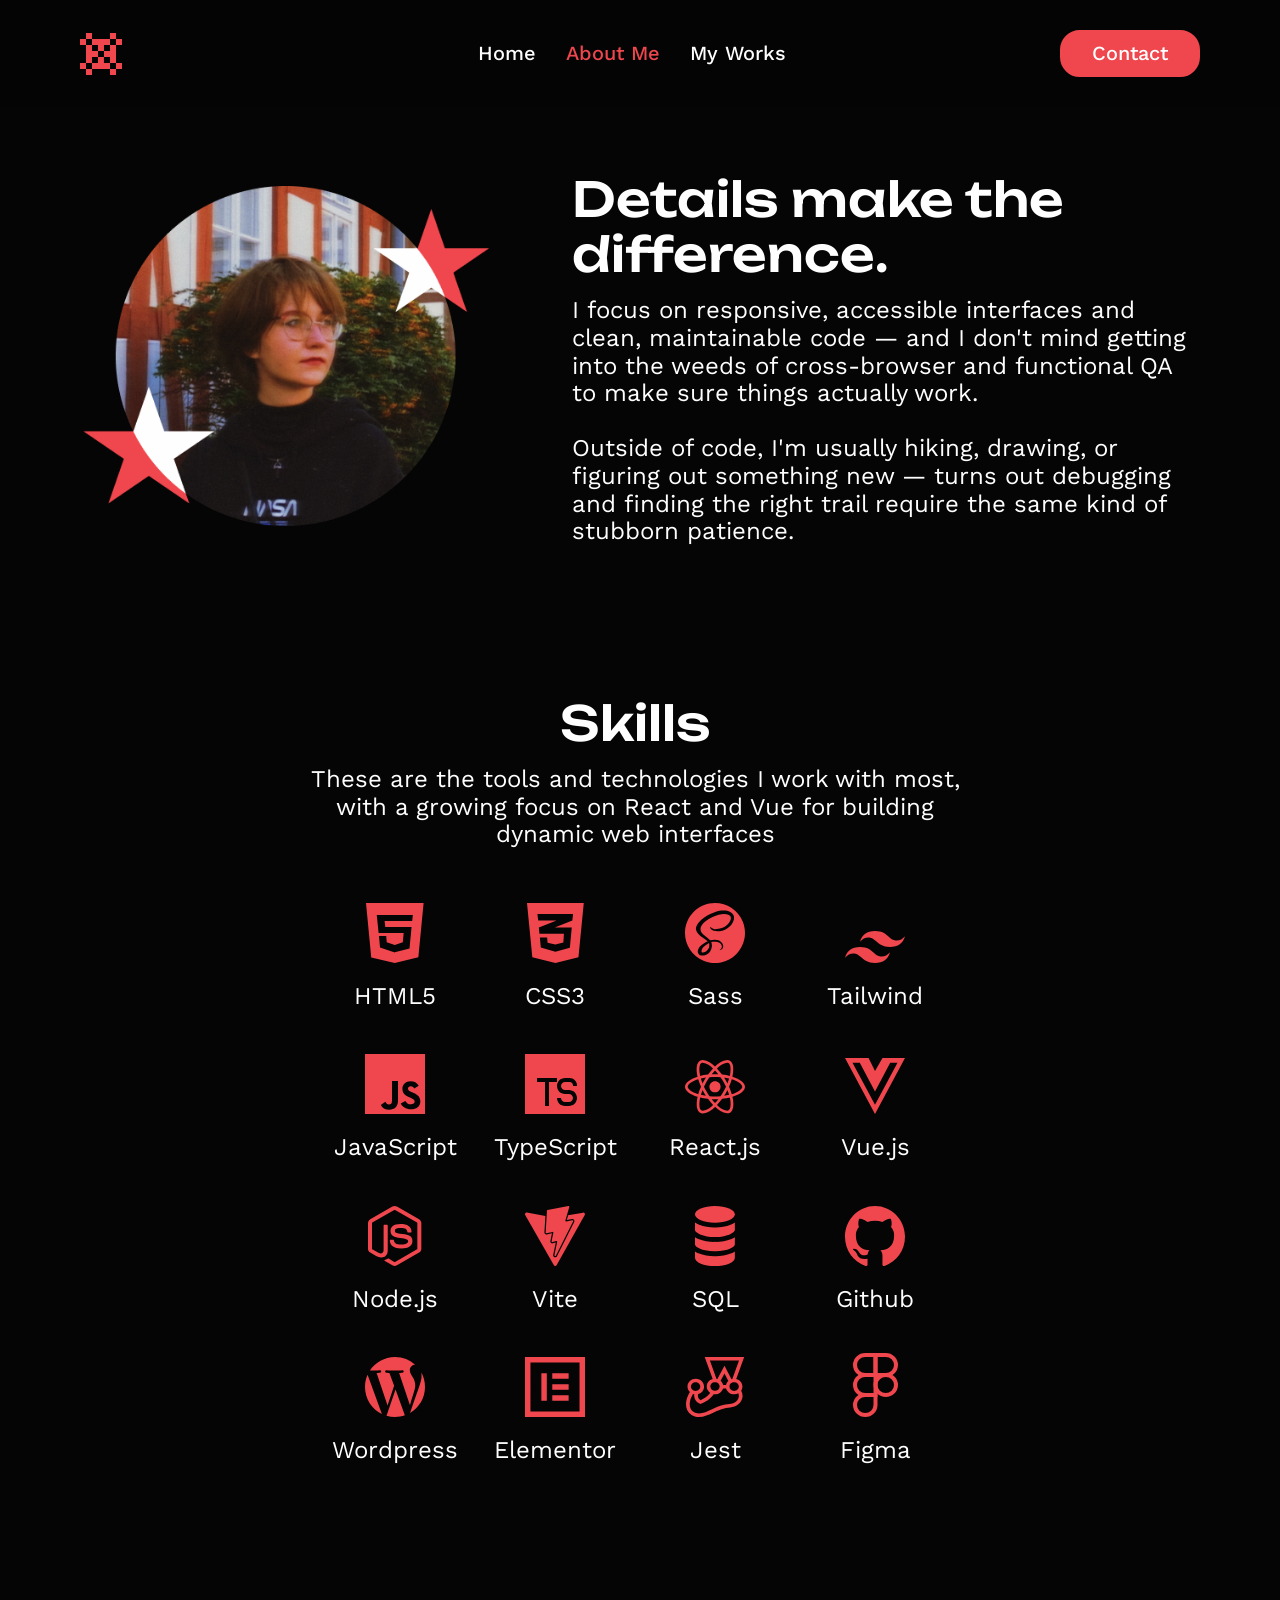
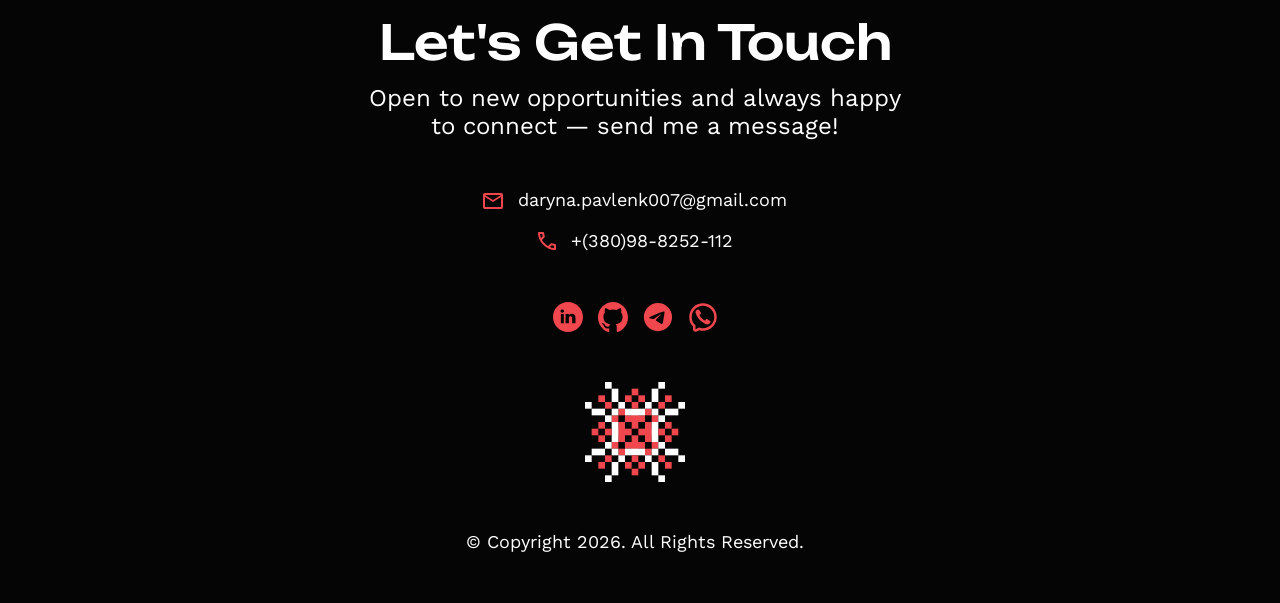
==== about-me/index.html @ 1a6aedf7 "Initial commit" ====
<!doctype html>
<html lang="en">
  <head>
    <meta charset="UTF-8" />
    <meta http-equiv="X-UA-Compatible" content="IE=edge" />
    <meta name="viewport" content="width=device-width, initial-scale=1.0" />
    <title>Portfolio</title>
    <link rel="icon" type="image/x-icon" href="/img/icons/favicon.svg" />
    <link rel="preconnect" href="https://fonts.googleapis.com" />
    <link rel="preconnect" href="https://fonts.gstatic.com" crossorigin />
    <link
      href="https://fonts.googleapis.com/css2?family=Unbounded:wght@200..900&display=swap"
      rel="stylesheet"
    />
    <link
      href="https://fonts.googleapis.com/css2?family=Unbounded:wght@200..900&family=Work+Sans:ital,wght@0,100..900;1,100..900&display=swap"
      rel="stylesheet"
    />

    <!-- AOS library -->
    <link href="https://unpkg.com/aos@2.3.4/dist/aos.css" rel="stylesheet" />
    <script src="https://unpkg.com/aos@2.3.4/dist/aos.js"></script>

    <link rel="stylesheet" href="../style.css" />
  </head>
  <body>
    <!-- HEADER -->
    <header class="header" id="siteHeader">
      <div class="container navbar">
        <a class="logo" href="../"
          ><img src="../img/icons/logo.svg" alt="Logo"
        /></a>
        <nav class="nav">
          <div
            class="nav-backdrop"
            id="headerBackdrop"
            onclick="navToggle()"
          ></div>
          <ul class="nav-list" id="headerUl">
            <li>
              <a class="nav-link" href="../" onclick="navToggle()"> Home </a>
            </li>

            <li>
              <a class="nav-link _current" href="./" onclick="navToggle()">
                About Me
              </a>
            </li>

            <li>
              <a class="nav-link" href="../my-works/" onclick="navToggle()">
                My Works
              </a>
            </li>
          </ul>
          <button class="burger" id="headerBurger" onclick="navToggle()">
            <span class="burger-box">
              <span class="burger-line"></span>
              <span class="burger-line"></span>
              <span class="burger-line"></span>
            </span>
          </button>
        </nav>

        <div class="action-wrapper">
          <a class="btn-primary" href="#contact">Contact</a>
        </div>
      </div>
    </header>
    <main>
      <div class="intro" id="intro">
        <!-- PREVIEW SECTION -->
        <section class="container secondary-preview primary">
          <h1>About Me</h1>
          <p class="txt-m secondary-preview-desc">
            A junior front-end developer who cares about the details that make a
            site feel right — clean layouts, smooth interactions, and code that
            holds up as a project grows.
          </p>
          <button class="btn-secondary" onclick="downloadCV()">
            Download CV
          </button>
        </section>
        <!-- HERO SECTION -->
        <section class="container hero-var2 secondary">
          <img src="/img/Developer.png" alt="Developer" class="hero-image" />
          <div class="hero-info">
            <h2 class="hero-title">Details make the difference.</h2>
            <p class="txt-m hero-var2-desc">
              I focus on responsive, accessible interfaces and clean,
              maintainable code — and I don't mind getting into the weeds of
              cross-browser and functional QA to make sure things actually work.
              <br /><br />
              Outside of code, I'm usually hiking, drawing, or figuring out
              something new — turns out debugging and finding the right trail
              require the same kind of stubborn patience.
            </p>
          </div>
        </section>

        <!-- SKILLS SECTION -->
        <section class="container skills" data-aos="fade-up" data-aos-delay="100">
          <h2>Skills</h2>
          <p class="txt-m skills-desc">
            These are the tools and technologies I work with most, with a
            growing focus on React and Vue for building dynamic web interfaces
          </p>

          <div class="skills-wrap">
            <div class="skills-container">
              <img src="/img/icons/html.svg" alt="HTML5" class="skills-img" />
              <p class="txt-m">HTML5</p>
            </div>
            <div class="skills-container">
              <img src="/img/icons/css.svg" alt="CSS3" class="skills-img" />
              <p class="txt-m">CSS3</p>
            </div>
            <div class="skills-container">
              <img src="/img/icons/sass.svg" alt="Sass" class="skills-img" />
              <p class="txt-m">Sass</p>
            </div>
            <div class="skills-container">
              <img
                src="/img/icons/tailwind.svg"
                alt="Tailwind"
                class="skills-img"
              />
              <p class="txt-m">Tailwind</p>
            </div>
            <!-- line -->

            <div class="skills-container">
              <img
                src="/img/icons/js.svg"
                alt="JavaScript"
                class="skills-img"
              />
              <p class="txt-m">JavaScript</p>
            </div>
            <div class="skills-container">
              <img
                src="/img/icons/ts.svg"
                alt="TypeScript"
                class="skills-img"
              />
              <p class="txt-m">TypeScript</p>
            </div>
            <div class="skills-container">
              <img src="/img/icons/react.svg" alt="React" class="skills-img" />
              <p class="txt-m">React.js</p>
            </div>
            <div class="skills-container">
              <img src="/img/icons/vue.svg" alt="Vue" class="skills-img" />
              <p class="txt-m">Vue.js</p>
            </div>
            <!-- line -->

            <div class="skills-container">
              <img src="/img/icons/node.svg" alt="Node" class="skills-img" />
              <p class="txt-m">Node.js</p>
            </div>
            <div class="skills-container">
              <img src="/img/icons/vite.svg" alt="Vite" class="skills-img" />
              <p class="txt-m">Vite</p>
            </div>
            <div class="skills-container">
              <img src="/img/icons/sql.svg" alt="SQL" class="skills-img" />
              <p class="txt-m">SQL</p>
            </div>
            <div class="skills-container">
              <img src="/img/icons/git.svg" alt="Git" class="skills-img" />
              <p class="txt-m">Github</p>
            </div>

            <!-- line -->

            <div class="skills-container">
              <img
                src="/img/icons/wordpress.svg"
                alt="Wordpress"
                class="skills-img"
              />
              <p class="txt-m">Wordpress</p>
            </div>
            <div class="skills-container">
              <img
                src="/img/icons/elementor.svg"
                alt="Elementor"
                class="skills-img"
              />
              <p class="txt-m">Elementor</p>
            </div>
            <div class="skills-container">
              <img src="/img/icons/jest.svg" alt="Jest" class="skills-img" />
              <p class="txt-m">Jest</p>
            </div>
            <div class="skills-container">
              <img src="/img/icons/figma.svg" alt="Figma" class="skills-img" />
              <p class="txt-m">Figma</p>
            </div>
          </div>
        </section>

        <!-- CONTACT SECTION -->
        <section class="container contact" data-aos="fade-up" data-aos-delay="100">
          <h2 id="contact">Let's Get In Touch</h2>
          <p class="txt-m contact-desc">
            Open to new opportunities and always happy to connect — send me a
            message!
          </p>
          <div class="contact-container">
            <div class="contact-info">
              <img src="../img/icons/email.svg" alt="Whatsapp" />
              <a
                href="mailto:daryna.pavlenk007@gmail.com"
                class="txt-s underscore-anim"
                >daryna.pavlenk007@gmail.com</a
              >
            </div>
            <div class="contact-info">
              <img src="../img/icons/tel.svg" alt="Whatsapp" />
              <a href="tel:+380988252112" class="txt-s underscore-anim"
                >+(380)98-8252-112</a
              >
            </div>
          </div>
          <div class="contact-socials">
            <a
              href="https://www.linkedin.com/in/daryna-pavlenko/"
              target="_blank"
              ><img
                src="../img/icons/linkedin.svg"
                alt="Linkedin"
                class="contact-icon"
            /></a>
            <a href="https://github.com/darp314" target="_blank">
              <img
                src="../img/icons/github.svg"
                alt="Github"
                class="contact-icon"
            /></a>
            <a href="https://t.me/odrryl" target="_blank">
              <img
                src="../img/icons/telegram.svg"
                alt="Telegram"
                class="contact-icon"
            /></a>
            <a href="https://wa.me/+380988252112" target="_blank">
              <img
                src="../img/icons/whatsapp.svg"
                alt="Whatsapp"
                class="contact-icon"
            /></a>
          </div>
        </section>
      </div>
    </main>
    <!-- FOOTER -->
    <footer class="container footer">
         <a href="../">
        <img src="../img/icons/logo-full.svg" alt="Logo" />
      </a>
      <p class="txt-s footer-copyright">
        &copy; Copyright <span id="copyright-year"></span>. All Rights Reserved.
      </p>
    </footer>

    <script src="/script.js"></script>
  </body>
</html>
---- style.css ----
html,
*,
*:before,
*:after {
  box-sizing: border-box; }

html {
  line-height: 1.15;
  -webkit-text-size-adjust: 100%; }

* {
  outline: 0;
  margin: 0;
  padding: 0;
  -webkit-tap-highlight-color: transparent; }

main {
  display: block; }

h1 {
  margin: 0; }

hr {
  box-sizing: content-box;
  height: 0;
  overflow: visible; }

pre {
  font-family: monospace, monospace;
  font-size: 1em; }

button,
input,
optgroup,
select,
textarea {
  font-family: inherit;
  font-size: 100%;
  line-height: 1.15;
  margin: 0;
  outline: none; }

button,
input {
  overflow: visible; }

button,
[type="button"],
[type="reset"],
[type="submit"] {
  -webkit-appearance: button; }

button::-moz-focus-inner,
[type="button"]::-moz-focus-inner,
[type="reset"]::-moz-focus-inner,
[type="submit"]::-moz-focus-inner {
  border-style: none;
  padding: 0; }

button {
  border: 0;
  outline: 0; }

textarea {
  overflow: auto; }

[type="checkbox"],
[type="radio"] {
  box-sizing: border-box;
  padding: 0; }

[type="number"]::-webkit-inner-spin-button,
[type="number"]::-webkit-outer-spin-button {
  height: auto; }

[type="search"] {
  -webkit-appearance: textfield;
  outline-offset: -2px; }

[type="search"]::-webkit-search-decoration {
  -webkit-appearance: none; }

::-webkit-file-upload-button {
  -webkit-appearance: button;
  font: inherit; }

[hidden] {
  display: none; }

img {
  max-width: 100%;
  display: inline-block;
  vertical-align: top;
  border-style: none; }

a {
  text-decoration: none; }
  a:hover {
    text-decoration: none; }

label {
  margin-bottom: 0; }

li {
  list-style: none; }

ul {
  margin: 0;
  padding: 0; }

body {
  margin: 0; }

:root {
  --font-family: "Work Sans", sans-serif;
  --second-family: "Unbounded", sans-serif;
  --transition: 0.3s all ease-in-out;
  --transition-header: transform 0.65s cubic-bezier(0.22, 1, 0.36, 1);
  --primary: #fefefe;
  --secondary: #050505;
  --accent: #EF474D;
  --black: #000; }

html,
body {
  height: 100%;
  font-size: 1px; }

body {
  font-family: var(--font-family);
  font-size: 16rem;
  background: var(--secondary);
  color: var(--primary); }

.container {
  display: flex;
  max-width: 1600rem;
  margin-inline: auto;
  padding: 0rem 80rem;
  align-items: center;
  position: relative;
  z-index: 2; }
  @media (max-width: 1200px) {
    .container {
      padding: 0rem 30rem; } }
  @media (max-width: 680px) {
    .container {
      padding: 0rem 20rem; } }

h1 {
  font-family: var(--second-family);
  font-weight: 500;
  font-size: 60rem;
  z-index: 2; }
  @media (max-width: 1200px) {
    h1 {
      font-size: 48rem; } }
  @media (max-width: 680px) {
    h1 {
      font-size: 30rem; } }

h2 {
  font-family: var(--second-family);
  font-weight: 500;
  font-size: 48rem;
  z-index: 2; }
  @media (max-width: 1200px) {
    h2 {
      font-size: 30rem; } }
  @media (max-width: 680px) {
    h2 {
      font-size: 24rem; } }

h3 {
  font-weight: 700;
  font-size: 30px;
  z-index: 2; }
  @media (max-width: 1200px) {
    h3 {
      font-size: 24rem; } }
  @media (max-width: 680px) {
    h3 {
      font-size: 20rem; } }

.txt-l {
  font-weight: 500;
  font-size: 28px;
  z-index: 2; }
  @media (max-width: 1200px) {
    .txt-l {
      font-size: 24rem; } }
  @media (max-width: 680px) {
    .txt-l {
      font-size: 20rem; } }

.txt-m {
  font-weight: 400;
  font-size: 24px;
  z-index: 2; }
  @media (max-width: 1200px) {
    .txt-m {
      font-size: 20rem; } }
  @media (max-width: 680px) {
    .txt-m {
      font-size: 18rem; } }

.txt-s {
  font-weight: 400;
  font-size: 18px;
  z-index: 2; }
  @media (max-width: 1200px) {
    .txt-s {
      font-size: 16rem; } }
  @media (max-width: 680px) {
    .txt-s {
      font-size: 14rem; } }

.btn-primary, .btn-secondary {
  display: flex;
  cursor: pointer;
  border: 0;
  outline: 0;
  align-items: center;
  padding: 10rem 30rem;
  border: 2rem solid var(--accent);
  background: var(--accent);
  border-radius: 20rem;
  color: var(--primary);
  font-weight: 500;
  font-size: 20rem;
  gap: 10rem;
  transition: var(--transition); }
  @media (max-width: 1200px) {
    .btn-primary, .btn-secondary {
      font-size: 18rem; } }
  @media (max-width: 680px) {
    .btn-primary, .btn-secondary {
      font-size: 16rem; } }

.btn-primary:hover, .btn-secondary:hover {
  background: none;
  color: var(--accent); }
  @media (max-width: 1200px) {
    .btn-primary:hover, .btn-secondary:hover {
      background: var(--accent);
      color: var(--primary); } }

.btn-secondary {
  background: none;
  color: var(--accent); }

.btn-secondary:hover {
  background: var(--accent);
  color: var(--primary); }
  @media (max-width: 1200px) {
    .btn-secondary:hover {
      background: none;
      color: var(--accent); } }

a {
  cursor: pointer;
  color: var(--primary);
  text-decoration: none; }

* {
  margin: 0;
  padding: 0;
  box-sizing: border-box; }

.logo {
  width: 42rem;
  margin-right: 82rem; }

.primary {
  box-sizing: border-box;
  min-height: 100vh;
  min-height: 100svh;
  padding-block: var(--header-h, 30px);
  display: flex;
  flex-direction: column;
  justify-content: center;
  align-items: flex-start; }

.secondary {
  box-sizing: border-box;
  align-items: center;
  padding-top: calc(var(--header-h, 30px) + clamp(30px, 10vh, 60px));
  padding-bottom: clamp(32px, 6vh, 64px); }

.intro.intro-active {
  display: grid;
  align-items: start;
  overflow: clip; }
  .intro.intro-active > .primary,
  .intro.intro-active > .secondary {
    grid-area: 1 / 1;
    width: 100%;
    will-change: opacity, transform; }
  .intro.intro-active > .secondary {
    opacity: 0;
    pointer-events: none; }
  .intro.intro-active > .primary.is-hidden {
    visibility: hidden; }
  .intro.intro-active.intro-done > .primary {
    display: none; }

html {
  scrollbar-gutter: stable; }

html.intro-locked {
  overflow: hidden;
  touch-action: none; }

.secondary-preview-desc {
  margin-top: 15rem;
  margin-bottom: 50rem;
  max-width: 60%; }
  @media (max-width: 1200px) {
    .secondary-preview-desc {
      max-width: 60%; } }
  @media (max-width: 680px) {
    .secondary-preview-desc {
      max-width: 80%; } }
  @media (max-width: 460px) {
    .secondary-preview-desc {
      max-width: 100%; } }

.to-top {
  background: none;
  cursor: pointer; }

*::-webkit-scrollbar {
  width: 10px;
  height: 10px;
  background-color: var(--secondary); }

* ::-webkit-scrollbar-thumb {
  border-radius: 5px;
  background-color: var(--accent); }

.header {
  position: fixed;
  top: 0;
  left: 0;
  width: 100%;
  transition: var(--transition-header);
  z-index: 1000;
  background: #050505ee;
  backdrop-filter: blur(30px);
  -webkit-backdrop-filter: blur(10px); }
  .header.hidden {
    transform: translateY(-100%); }
  @media (max-width: 1200px) {
    .header {
      transform: none !important;
      backdrop-filter: none;
      -webkit-backdrop-filter: none; } }

.navbar {
  justify-content: space-between;
  align-items: center;
  padding-top: 30rem;
  padding-bottom: 30rem; }

@media (max-width: 1200px) {
  .action-wrapper {
    display: none; } }

@media (max-width: 1200px) {
  .nav {
    margin-left: auto; } }
.nav-backdrop {
  background: rgba(0, 0, 0, 0.6);
  position: fixed;
  width: 100%;
  height: 100%;
  left: 0;
  top: 0;
  z-index: 999;
  display: none;
  opacity: 0;
  visibility: hidden;
  transition: opacity 0.35s ease, visibility 0.35s ease;
  cursor: pointer; }
  @media (max-width: 1200px) {
    .nav-backdrop {
      display: block; } }
  .nav-backdrop._active {
    opacity: 1;
    visibility: visible; }
.nav-list {
  display: flex;
  align-items: center;
  gap: 30rem;
  z-index: 1001;
  font-size: 20rem;
  font-weight: 500;
  transition: var(--transition); }
  @media (max-width: 1200px) {
    .nav-list {
      z-index: 1001;
      position: fixed;
      width: 240rem;
      height: 100%;
      flex-direction: column;
      left: 0;
      top: 0;
      background: var(--secondary);
      align-items: start;
      justify-content: center;
      padding: 40rem;
      gap: 20rem;
      font-size: 20rem;
      transform: translateX(-105%);
      box-shadow: 12rem 0 40rem rgba(0, 0, 0, 0.35);
      transition: transform 0.35s cubic-bezier(0.4, 0, 0.2, 1); } }
  @media (max-width: 680px) {
    .nav-list {
      width: 60%;
      font-size: 16rem; } }
  .nav-list._active {
    transform: translateX(0); }
.nav-link:hover {
  color: var(--accent); }
.nav-link {
  transition: var(--transition); }
  .nav-link._current {
    color: var(--accent); }

.burger {
  display: none;
  position: relative;
  width: 30rem;
  height: 30rem;
  cursor: pointer;
  z-index: 1001;
  background: none;
  border: 0;
  padding: 0; }
  @media (max-width: 1200px) {
    .burger {
      display: inline-flex;
      align-items: center;
      justify-content: center; } }
  .burger-box {
    position: relative;
    width: 30rem;
    height: 20rem; }
  .burger-line {
    position: absolute;
    left: 0;
    width: 100%;
    height: 2rem;
    border-radius: 2rem;
    background: var(--primary);
    transition: transform 0.35s cubic-bezier(0.4, 0, 0.2, 1), opacity 0.25s ease, top 0.35s cubic-bezier(0.4, 0, 0.2, 1); }
    .burger-line:nth-child(1) {
      top: 0; }
    .burger-line:nth-child(2) {
      top: 8rem; }
    .burger-line:nth-child(3) {
      top: 16rem; }
  .burger._active .burger-line:nth-child(1) {
    top: 8rem;
    transform: rotate(45deg); }
  .burger._active .burger-line:nth-child(2) {
    opacity: 0; }
  .burger._active .burger-line:nth-child(3) {
    top: 8rem;
    transform: rotate(-45deg); }

.footer {
  display: flex;
  flex-direction: column;
  align-items: center;
  padding-bottom: 50rem; }
  .footer-copyright {
    margin-top: 50rem;
    text-align: center; }
  .footer img {
    max-width: 100rem; }

.slide-anim:hover {
  transform: translateX(30px); }

.underscore-anim {
  position: relative;
  display: inline-block;
  cursor: pointer; }
  .underscore-anim::after {
    content: "";
    position: absolute;
    left: 0;
    bottom: -4px;
    width: 100%;
    height: 2px;
    background: var(--primary);
    transform: scaleX(0);
    transform-origin: left;
    transition: transform 0.4s ease; }
  .underscore-anim:hover::after {
    transform: scaleX(1); }

@keyframes workExperienceScroll {
  from {
    transform: translate3d(0, 0, 0); }
  to {
    transform: translate3d(calc(-1 * var(--marquee-distance)), 0, 0); } }
.preview {
  margin-top: 30rem;
  min-height: 100vh;
  display: flex;
  justify-content: center;
  align-items: center;
  flex-direction: column;
  gap: 70rem;
  z-index: 5; }
  .preview-title {
    font-weight: 500;
    max-width: 655rem;
    text-align: center; }

.hero {
  display: flex;
  justify-content: space-between;
  align-items: center;
  padding-bottom: 150rem;
  gap: 80rem; }
  .hero-info {
    flex: 3 1 0;
    min-width: 0;
    z-index: 5; }
  .hero-info > * {
    max-width: 700rem; }
  .hero-title {
    margin-top: 5rem;
    margin-bottom: 5rem;
    z-index: 5; }
  .hero-desc {
    margin: 40rem 0rem; }
  .hero-image {
    display: block;
    flex: 2 1 0;
    min-width: 0;
    width: 100%;
    height: auto;
    object-fit: contain; }
  @media (max-width: 1200px) {
    .hero {
      gap: 40rem;
      padding-bottom: 100rem; }
      .hero-info > * {
        max-width: 550rem; } }
  @media (max-width: 680px) {
    .hero {
      flex-direction: column-reverse;
      gap: 40rem;
      padding-bottom: 80rem; }
      .hero-info {
        flex: 0 0 auto;
        width: 100%;
        text-align: center; }
      .hero-image {
        flex: 0 0 auto;
        width: 100%;
        max-width: 200rem; }
      .hero-info {
        flex: 0 0 auto;
        width: 80%;
        text-align: center;
        display: flex;
        flex-direction: column;
        align-items: center; }
      .hero-desc {
        max-width: 90%;
        margin-inline: auto;
        text-align: center; } }
  @media (max-width: 460px) {
    .hero-info {
      width: 100%; } }

.services {
  display: flex;
  align-items: center;
  flex-direction: column;
  padding-bottom: 150rem;
  text-align: center; }
  .services-desc {
    margin-top: 15rem;
    margin-bottom: 50rem;
    max-width: 540rem;
    text-align: center; }
  .services-wrap {
    display: grid;
    grid-template-columns: repeat(4, minmax(0, 1fr));
    grid-auto-rows: 1fr;
    gap: 30rem;
    width: 100%; }
  .services-container {
    position: relative;
    display: flex;
    flex-direction: column;
    align-items: center;
    background: var(--secondary);
    border-bottom: 3px solid var(--accent);
    border-radius: 30px;
    padding: 40rem 20rem;
    box-sizing: border-box;
    overflow: hidden; }
    .services-container::before {
      content: "";
      position: absolute;
      inset: 0;
      background: radial-gradient(100% 100% at 50% 0%, rgba(5, 5, 5, 0) 56.73%, var(--accent) 100%);
      opacity: 0;
      transition: opacity 0.5s ease-in-out;
      pointer-events: none; }
    @media (min-width: 1200px) {
      .services-container:hover::before {
        opacity: 1; }
      .services-container:hover .services-icon {
        filter: brightness(0) invert(1); } }
  .services-icon {
    transition: 0.5s all ease-in-out;
    width: 50rem;
    margin-bottom: 30rem; }
  .services-title {
    text-align: center; }
  .services-info {
    display: flex;
    flex-direction: column;
    text-align: center;
    gap: 10rem;
    z-index: 5; }
  @media (max-width: 1360px) {
    .services-wrap {
      grid-template-columns: repeat(2, minmax(0, 1fr));
      width: 80%;
      gap: 40rem; } }
  @media (max-width: 1200px) {
    .services {
      padding-bottom: 100rem; }
      .services-wrap {
        width: 100%; }
      .services-info {
        max-width: 80%; } }
  @media (max-width: 680px) {
    .services {
      padding-bottom: 80rem; }
      .services-wrap {
        gap: 20rem; }
      .services-icon {
        width: 40rem; }
      .services-info {
        max-width: 100%; } }
  @media (max-width: 460px) {
    .services-wrap {
      grid-template-columns: repeat(1, minmax(0, 1fr)); }
    .services-container {
      flex-direction: row;
      gap: 20rem; }
    .services-desc {
      margin-bottom: 20rem; }
    .services-icon {
      margin-bottom: 0rem; }
    .services-title {
      text-align: left; }
    .services-info {
      text-align: left; } }

.projects {
  display: flex;
  align-items: center;
  flex-direction: column;
  padding-bottom: 150rem;
  text-align: center; }
  .projects-wrap {
    display: grid;
    grid-template-columns: repeat(auto-fit, minmax(min(100%, 240px), 1fr));
    gap: 80rem;
    width: 100%;
    align-items: stretch;
    margin: 50rem 0rem; }
  .projects-container {
    position: relative;
    z-index: 0;
    display: flex;
    flex-direction: column;
    box-sizing: border-box;
    min-width: 0;
    width: 100%;
    height: 100%;
    border-radius: 30px;
    border-bottom: 3px solid var(--accent);
    padding: 20rem;
    overflow: hidden;
    background: var(--secondary);
    text-align: start; }
  .projects-image {
    position: relative;
    display: block;
    width: 100%;
    aspect-ratio: 2 / 1;
    overflow: hidden;
    border-radius: 20px;
    margin-bottom: 30rem; }
    .projects-image img {
      display: block;
      width: 100%;
      height: 100%;
      object-fit: cover;
      object-position: top center;
      transform: scale(1);
      transition: var(--transition); }
      .projects-image img:hover {
        transform: scale(1.1); }
  .projects-stack {
    letter-spacing: 0.01em; }
  .projects-link {
    margin-top: auto;
    padding-top: 18rem;
    text-decoration: underline;
    text-underline-offset: 3px;
    transition: color 0.2s ease; }
    .projects-link:hover {
      color: var(--accent); }
  @media (max-width: 1360px) {
    .projects-wrap {
      gap: 40rem; } }
  @media (max-width: 1200px) {
    .projects {
      padding-bottom: 100rem; } }
  @media (max-width: 680px) {
    .projects {
      padding-bottom: 80rem; }
      .projects-wrap {
        margin-top: 20rem; } }

.experience {
  width: 100%;
  overflow: hidden;
  display: flex;
  flex-direction: column;
  align-items: center;
  text-align: center; }
  .experience-slider {
    width: 100%;
    overflow: hidden;
    margin-top: 50rem; }
  .experience-track {
    display: flex;
    width: max-content;
    animation: workExperienceScroll var(--marquee-duration) linear infinite;
    will-change: transform;
    transform: translate3d(0, 0, 0); }
  .experience-logos {
    display: flex;
    align-items: center;
    flex-shrink: 0;
    gap: 110px;
    padding-right: 110px; }
  .experience-logos img {
    display: block;
    width: auto;
    height: 70px;
    object-fit: contain;
    flex-shrink: 0; }

.contact {
  display: flex;
  align-items: center;
  flex-direction: column;
  text-align: center;
  padding-top: 150rem;
  padding-bottom: 50rem; }
  .contact-desc {
    margin-top: 15rem;
    max-width: 550rem;
    margin-bottom: 50rem; }
  .contact-container {
    display: flex;
    flex-direction: column;
    align-items: center;
    gap: 20rem;
    margin-bottom: 50rem; }
  .contact-info {
    display: flex;
    align-items: center;
    gap: 15rem; }
  .contact-socials {
    display: flex;
    align-items: center;
    gap: 15rem; }
  .contact-icon {
    width: 30px;
    height: 30px;
    transition: var(--transition); }
    .contact-icon:hover {
      transform: scale(1.25); }
  @media (max-width: 1200px) {
    .contact {
      padding-top: 100rem; } }
  @media (max-width: 680px) {
    .contact {
      padding-top: 80rem; } }

.hero-var2 {
  display: flex;
  justify-content: space-between;
  align-items: center;
  padding-bottom: 150rem;
  gap: 80rem; }
  .hero-var2-desc {
    margin-top: 15rem; }
  @media (max-width: 1200px) {
    .hero-var2 {
      gap: 40rem;
      padding-bottom: 100rem; }
      .hero-var2-info > * {
        max-width: 550rem; } }
  @media (max-width: 680px) {
    .hero-var2 {
      flex-direction: column;
      gap: 40rem;
      padding-bottom: 80rem; } }

.skills {
  display: flex;
  align-items: center;
  flex-direction: column; }
  .skills-desc {
    margin-top: 15rem;
    margin-bottom: 50rem;
    max-width: 700rem;
    text-align: center; }
  .skills-wrap {
    display: grid;
    grid-template-columns: repeat(4, minmax(0, 1fr));
    grid-auto-rows: 1fr;
    gap: 40rem;
    padding: 0;
    list-style: none;
    align-items: end;
    justify-content: center;
    width: 100%;
    max-width: 600rem; }
    .skills-wrap > *:last-child:nth-child(4n + 1) {
      grid-column: 1 / -1;
      justify-self: center; }
  .skills-container {
    display: flex;
    flex-direction: column;
    align-items: center;
    gap: 20rem; }
  @media (max-width: 1200px) {
    .skills-desc {
      max-width: 500rem; } }
  @media (max-width: 680px) {
    .skills-wrap {
      gap: 20rem;
      max-width: 460rem; }
    .skills-img {
      max-width: 40rem; } }
  @media (max-width: 460px) {
    .skills-img {
      max-width: 30rem; }
    .skills-wrap {
      grid-template-columns: repeat(3, minmax(0, 1fr));
      max-width: 340rem; }
      .skills-wrap > *:last-child:nth-child(4n + 1) {
        grid-column: auto;
        justify-self: stretch; }
      .skills-wrap > *:last-child:nth-child(3n + 1) {
        grid-column: 1 / -1;
        justify-self: center; } }

.portfolio {
  display: flex;
  flex-direction: column;
  align-items: center;
  gap: 50rem;
  width: 100%; }
  .portfolio-grid {
    display: grid;
    grid-template-columns: repeat(3, minmax(0, 1fr));
    gap: 40rem;
    width: 100%; }
    @media (max-width: 1200px) {
      .portfolio-grid {
        grid-template-columns: repeat(2, minmax(0, 1fr)); } }
    @media (max-width: 680px) {
      .portfolio-grid {
        gap: 20rem;
        grid-template-columns: 1fr;
        max-width: 400rem; } }
  .portfolio-container {
    position: relative;
    z-index: 0;
    display: flex;
    flex-direction: column;
    align-items: center;
    text-align: center;
    min-width: 0;
    box-sizing: border-box;
    border-radius: 30px;
    border-bottom: 3px solid var(--accent);
    padding: 20rem;
    overflow: hidden;
    background: var(--secondary);
    height: 100%; }
    .portfolio-container.is-animating {
      opacity: 0;
      transform: translateY(20rem);
      transition: opacity 0.45s ease, transform 0.45s ease; }
    .portfolio-container.is-visible {
      opacity: 1;
      transform: translateY(0); }
  .portfolio-image {
    position: relative;
    width: 100%;
    aspect-ratio: 2 / 1;
    overflow: hidden;
    border-radius: 20px;
    margin-bottom: 30rem; }
    .portfolio-image img {
      position: absolute;
      top: 0;
      left: 0;
      display: block;
      width: 100%;
      height: auto;
      transform: scale(1);
      transform-origin: top center;
      transition: var(--transition); }
  .portfolio img:hover {
    transform: scale(1.1); }
  .portfolio-info {
    display: flex;
    flex-direction: column;
    gap: 18rem;
    align-items: center;
    margin-top: auto; }
  .portfolio-stack {
    letter-spacing: 0.01em; }
  .portfolio-link {
    text-decoration: underline;
    text-underline-offset: 3px;
    transition: color 0.2s ease; }
    .portfolio-link:hover {
      color: var(--accent); }
  .portfolio-loadmore {
    display: none; }

/*# sourceMappingURL=style.css.map */
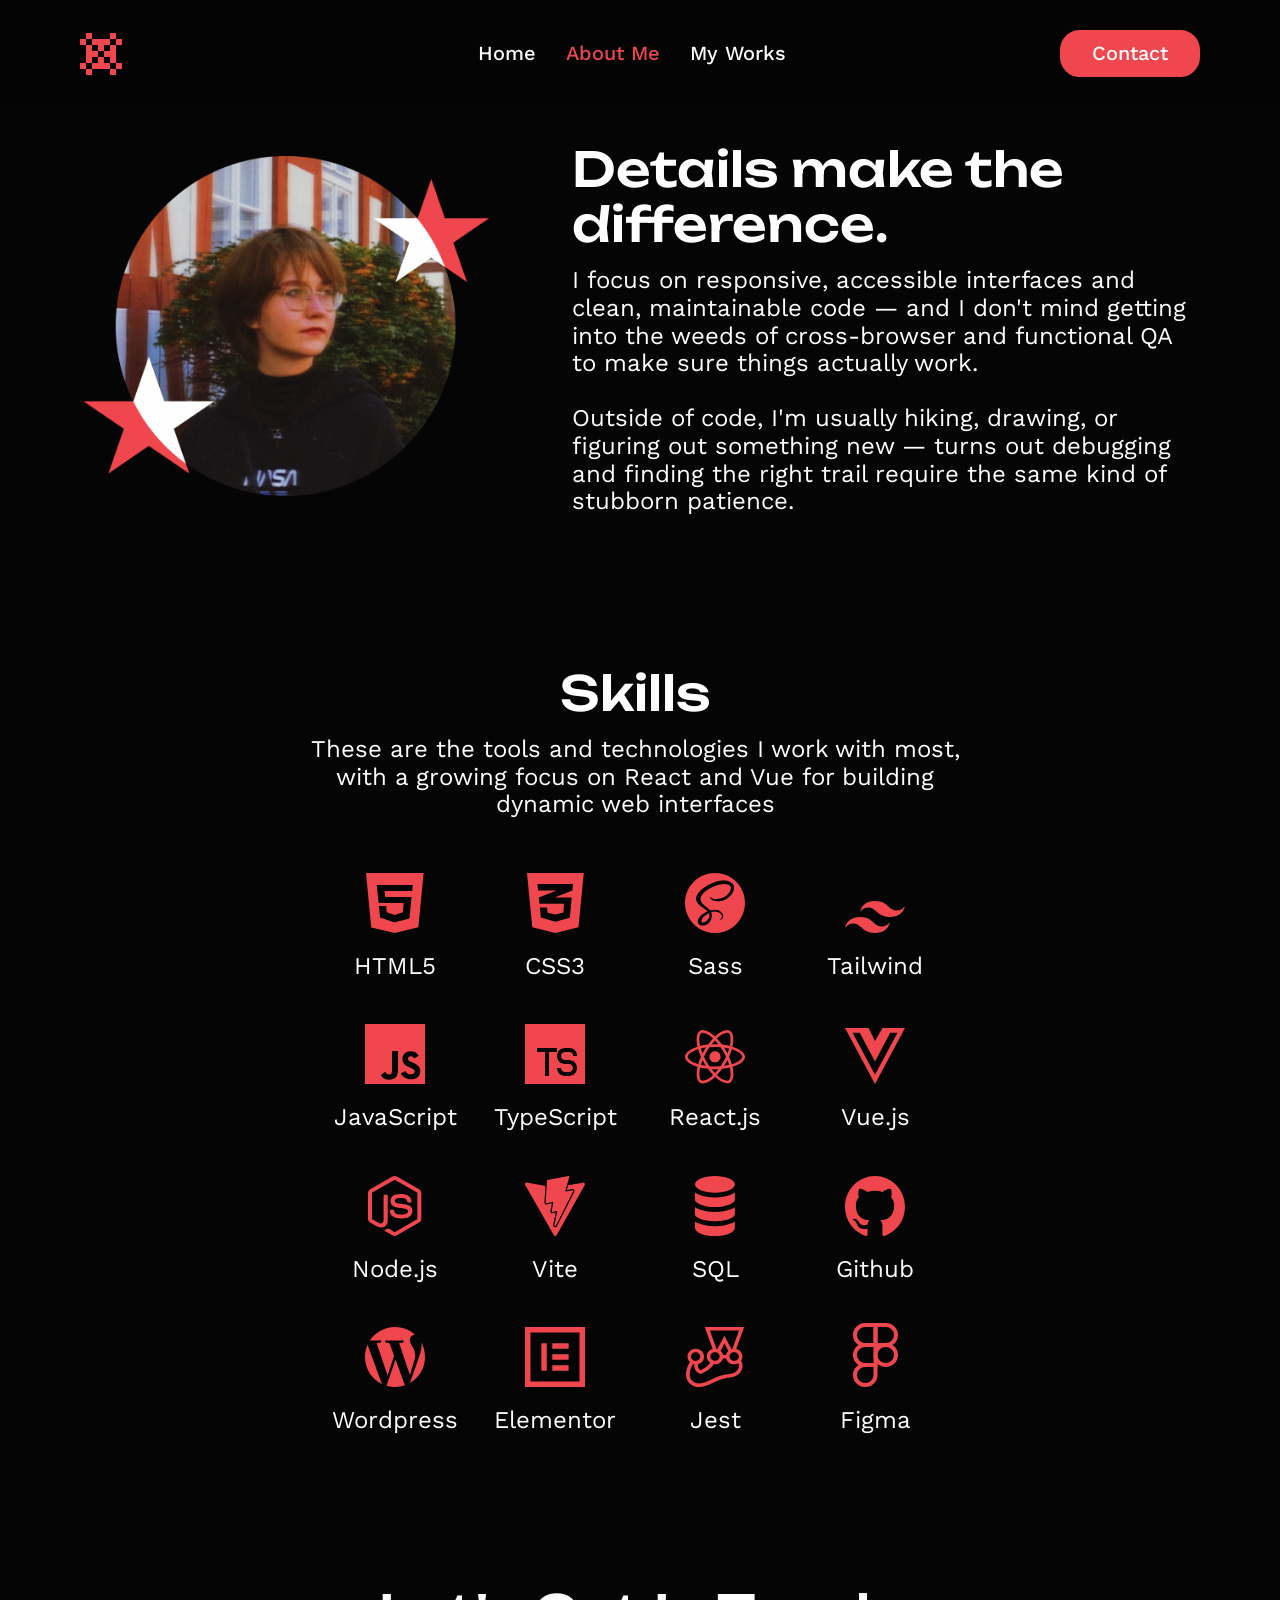
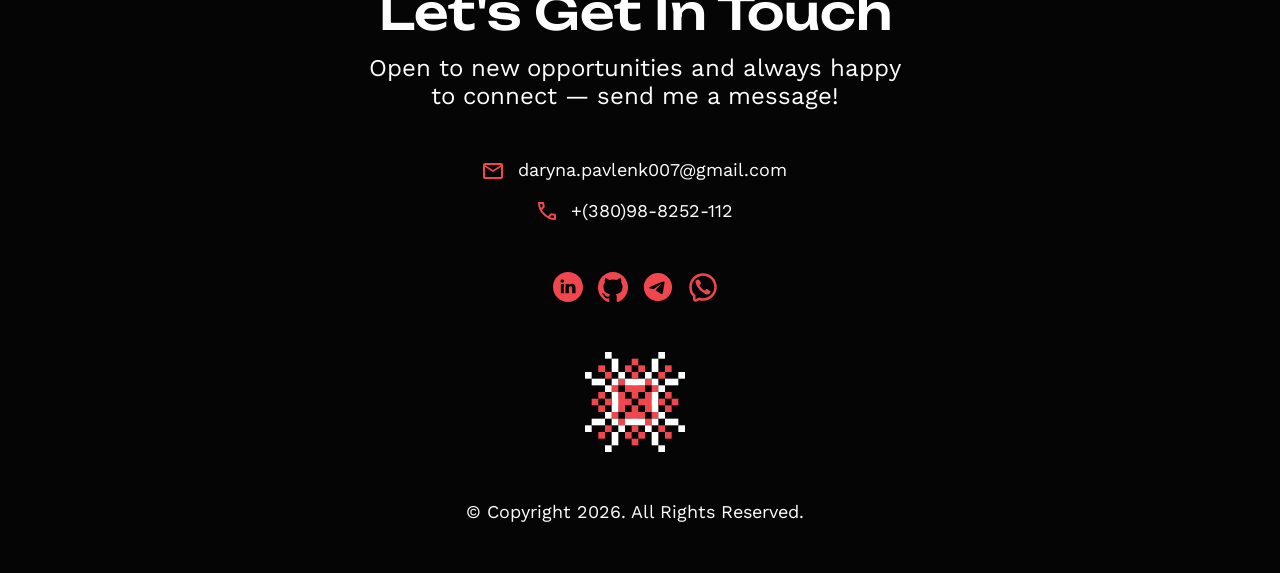
==== commit d7f65b51: "Update website" ====
--- a/about-me/index.html
+++ b/about-me/index.html
@@ -83,7 +83,7 @@
         </section>
         <!-- HERO SECTION -->
         <section class="container hero-var2 secondary">
-          <img src="/img/Developer.png" alt="Developer" class="hero-image" />
+          <img src="../img/Developer.png" alt="Developer" class="hero-image" />
           <div class="hero-info">
             <h2 class="hero-title">Details make the difference.</h2>
             <p class="txt-m hero-var2-desc">
@@ -108,20 +108,20 @@
 
           <div class="skills-wrap">
             <div class="skills-container">
-              <img src="/img/icons/html.svg" alt="HTML5" class="skills-img" />
+              <img src="../img/icons/html.svg" alt="HTML5" class="skills-img" />
               <p class="txt-m">HTML5</p>
             </div>
             <div class="skills-container">
-              <img src="/img/icons/css.svg" alt="CSS3" class="skills-img" />
+              <img src="../img/icons/css.svg" alt="CSS3" class="skills-img" />
               <p class="txt-m">CSS3</p>
             </div>
             <div class="skills-container">
-              <img src="/img/icons/sass.svg" alt="Sass" class="skills-img" />
+              <img src="../img/icons/sass.svg" alt="Sass" class="skills-img" />
               <p class="txt-m">Sass</p>
             </div>
             <div class="skills-container">
               <img
-                src="/img/icons/tailwind.svg"
+                src="../img/icons/tailwind.svg"
                 alt="Tailwind"
                 class="skills-img"
               />
@@ -131,7 +131,7 @@
 
             <div class="skills-container">
               <img
-                src="/img/icons/js.svg"
+                src="../img/icons/js.svg"
                 alt="JavaScript"
                 class="skills-img"
               />
@@ -139,36 +139,36 @@
             </div>
             <div class="skills-container">
               <img
-                src="/img/icons/ts.svg"
+                src="../img/icons/ts.svg"
                 alt="TypeScript"
                 class="skills-img"
               />
               <p class="txt-m">TypeScript</p>
             </div>
             <div class="skills-container">
-              <img src="/img/icons/react.svg" alt="React" class="skills-img" />
+              <img src="../img/icons/react.svg" alt="React" class="skills-img" />
               <p class="txt-m">React.js</p>
             </div>
             <div class="skills-container">
-              <img src="/img/icons/vue.svg" alt="Vue" class="skills-img" />
+              <img src="../img/icons/vue.svg" alt="Vue" class="skills-img" />
               <p class="txt-m">Vue.js</p>
             </div>
             <!-- line -->
 
             <div class="skills-container">
-              <img src="/img/icons/node.svg" alt="Node" class="skills-img" />
+              <img src="../img/icons/node.svg" alt="Node" class="skills-img" />
               <p class="txt-m">Node.js</p>
             </div>
             <div class="skills-container">
-              <img src="/img/icons/vite.svg" alt="Vite" class="skills-img" />
+              <img src="../img/icons/vite.svg" alt="Vite" class="skills-img" />
               <p class="txt-m">Vite</p>
             </div>
             <div class="skills-container">
-              <img src="/img/icons/sql.svg" alt="SQL" class="skills-img" />
+              <img src="../img/icons/sql.svg" alt="SQL" class="skills-img" />
               <p class="txt-m">SQL</p>
             </div>
             <div class="skills-container">
-              <img src="/img/icons/git.svg" alt="Git" class="skills-img" />
+              <img src="../img/icons/git.svg" alt="Git" class="skills-img" />
               <p class="txt-m">Github</p>
             </div>
 
@@ -176,7 +176,7 @@
 
             <div class="skills-container">
               <img
-                src="/img/icons/wordpress.svg"
+                src="../img/icons/wordpress.svg"
                 alt="Wordpress"
                 class="skills-img"
               />
@@ -184,18 +184,18 @@
             </div>
             <div class="skills-container">
               <img
-                src="/img/icons/elementor.svg"
+                src="../img/icons/elementor.svg"
                 alt="Elementor"
                 class="skills-img"
               />
               <p class="txt-m">Elementor</p>
             </div>
             <div class="skills-container">
-              <img src="/img/icons/jest.svg" alt="Jest" class="skills-img" />
+              <img src="../img/icons/jest.svg" alt="Jest" class="skills-img" />
               <p class="txt-m">Jest</p>
             </div>
             <div class="skills-container">
-              <img src="/img/icons/figma.svg" alt="Figma" class="skills-img" />
+              <img src="../img/icons/figma.svg" alt="Figma" class="skills-img" />
               <p class="txt-m">Figma</p>
             </div>
           </div>
@@ -265,6 +265,6 @@
       </p>
     </footer>
 
-    <script src="/script.js"></script>
+    <script src="../script.js"></script>
   </body>
 </html>
--- a/style.css
+++ b/style.css
@@ -275,7 +275,6 @@
   box-sizing: border-box;
   min-height: 100vh;
   min-height: 100svh;
-  padding-block: var(--header-h, 30px);
   display: flex;
   flex-direction: column;
   justify-content: center;
@@ -284,7 +283,7 @@
 .secondary {
   box-sizing: border-box;
   align-items: center;
-  padding-top: calc(var(--header-h, 30px) + clamp(30px, 10vh, 60px));
+  padding-top: calc(var(--header-h, 30px) + clamp(10px, 8vh, 30px));
   padding-bottom: clamp(32px, 6vh, 64px); }
 
 .intro.intro-active {
@@ -574,7 +573,8 @@
       .hero-desc {
         max-width: 90%;
         margin-inline: auto;
-        text-align: center; } }
+        text-align: center;
+        margin: 20rem 0rem; } }
   @media (max-width: 460px) {
     .hero-info {
       width: 100%; } }
